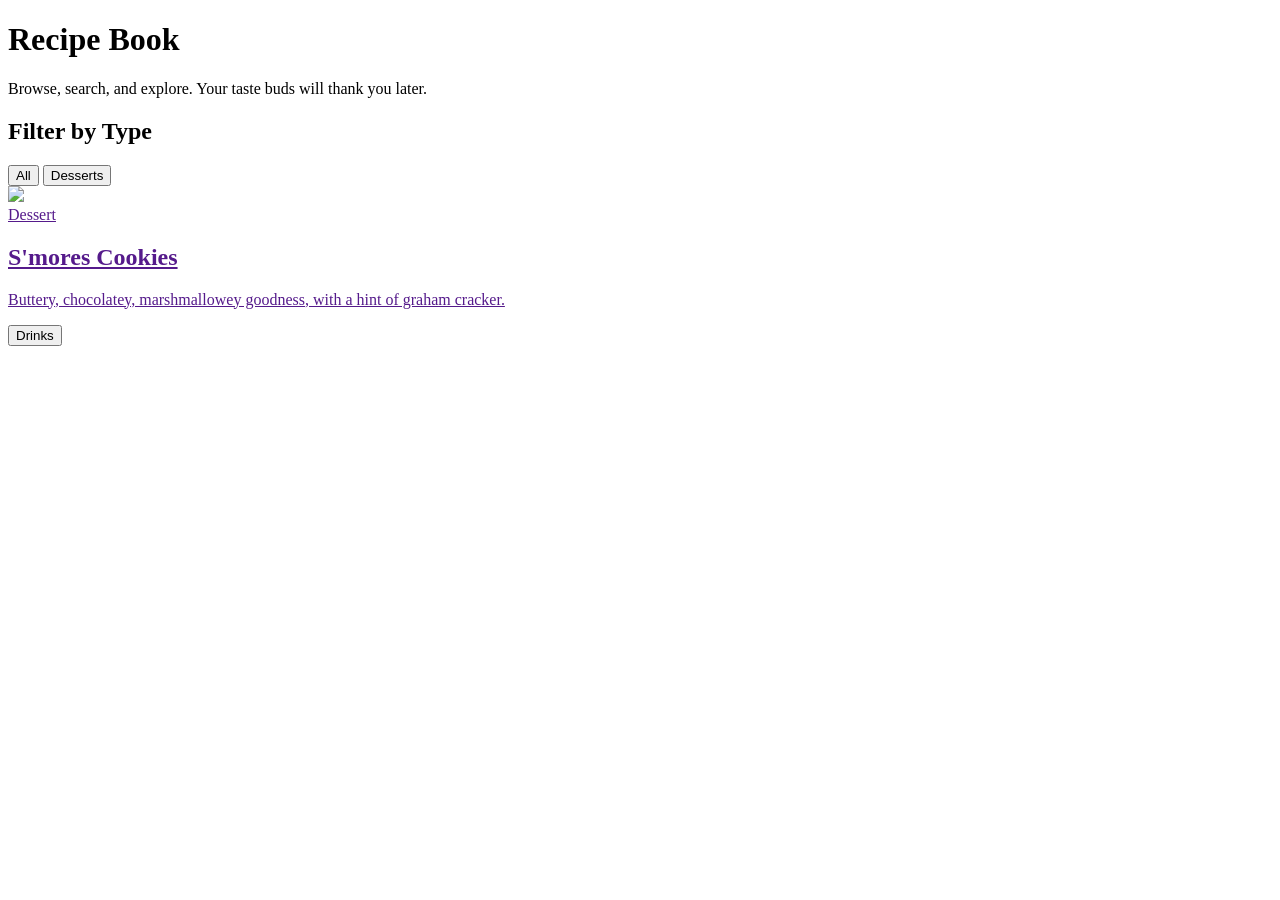
==== food.html @ d2a6f5b1 "attempted fix: white space at top of app interface added auto scroll on page load" ====
<!DOCTYPE html>
<html lang="en">
<head>
<meta charset="UTF-8">
<meta name="viewport" content="width=device-width, initial-scale=1.0, viewport-fit=cover">
<title>Violet Tide</title>
<link href="https://fonts.googleapis.com/css2?family=Poppins:wght@400;600&display=swap" rel="stylesheet">
<link rel='stylesheet' type='text/css' href='style.css'>

</head>

<body>

  <div id='background-wrapper'></div> <!-- houses the bubble animation to keep scroll bars from freaking out -->

  <header>
    <h1>Recipe Book</h1>
    <p class='subtitle'>Browse, search, and explore. Your taste buds will thank you later.</p>
  </header>

  <section class='recipe-controls'> <!-- houses the filter buttons -->

    <div class='filters type-filters'> <!-- filter buttons for type of entry -->
      <h2>Filter by Type</h2>
      <button class='active' data-type='all'>All</button>
      <button data-type='dessert'>Desserts</button>
    </div>

  </section>

  <section class='recipe-grid' id='recipeGrid'>

    <a class='recipe-card' href=''
      data-category='dessert'
      target='_blank'>

      <img src='https://bromabakery.com/wp-content/uploads/2019/11/Smores-Cookies-7-scaled.jpg'>
      <div class='card-content'>
        <span class='tag'>Dessert</span>
        <h2>S'mores Cookies</h2>
        <p>Buttery, chocolatey, marshmallowey goodness, with a hint of graham cracker.</p>
      </div>

    </a> <!-- end of "S'mores Cookies" recipe -->

  </section>

  <a href='recipes.html'><button class='category-button'>Drinks</button></a>

  <script>

  // initial scroll to collapse blank space on casi-app interface
  document.addEventListener("DOMContentLoaded", function() {
    window.scrollTo(0, 47);
  });

  // filter functionality
  document.addEventListener("DOMContentLoaded", () => {

    let activeFilters = {
      category: "all",
    };
  
    document.querySelectorAll(".type-filters button").forEach(button => {
      button.addEventListener("click", () => {
        document.querySelectorAll(".type-filters button")
          .forEach(btn => btn.classList.remove("active"));

        button.classList.add("active");
        activeFilters.category = button.dataset.type;
        applyFilters();
      });
    });

    function applyFilters() {
      document.querySelectorAll(".recipe-card").forEach(card => {
        const matchesCategory =
          activeFilters.category === "all" ||
          card.dataset.category === activeFilters.category;

        card.style.display =
          matchesCategory && matchesBase && matchesEvent ? "block" : "none";
      });
    }

  });

  </script>

</body>
</html>
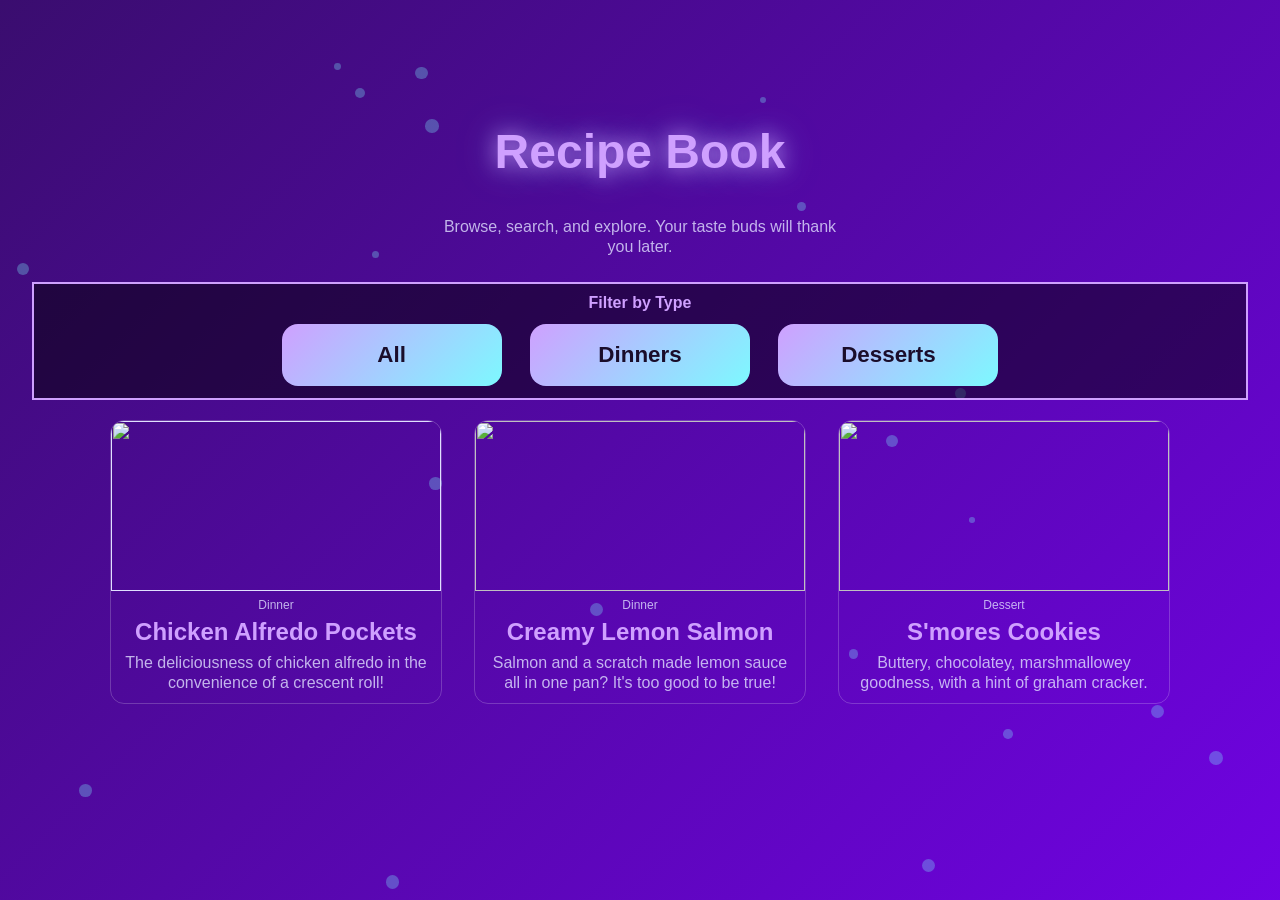
==== commit d5bf3964: "Added recipes -Added Creamy Lemon Salmon -Added Chicken Alfredo Pockets -Refractor filter script f" ====
--- a/food.html
+++ b/food.html
@@ -2,10 +2,10 @@
 <html lang="en">
 <head>
 <meta charset="UTF-8">
-<meta name="viewport" content="width=device-width, initial-scale=1.0, viewport-fit=cover">
+<meta name="viewport" content="width=device-width, initial-scale=1.0">
 <title>Violet Tide</title>
 <link href="https://fonts.googleapis.com/css2?family=Poppins:wght@400;600&display=swap" rel="stylesheet">
-<link rel='stylesheet' type='text/css' href='style.css'>
+<link rel='stylesheet' type='text/css' href='style.css'
 
 </head>
 
@@ -23,6 +23,7 @@
     <div class='filters type-filters'> <!-- filter buttons for type of entry -->
       <h2>Filter by Type</h2>
       <button class='active' data-type='all'>All</button>
+      <button data-type='dinner'>Dinners</button>
       <button data-type='dessert'>Desserts</button>
     </div>
 
@@ -31,6 +32,32 @@
   <section class='recipe-grid' id='recipeGrid'>
 
     <a class='recipe-card' href=''
+      data-category='dinner'
+      target='_blank'>
+
+      <img src='https://encrypted-tbn0.gstatic.com/images?q=tbn:ANd9GcSz6juI-XWCHXoLm4Q8hP9pbtWZVAusJ6QcNA&s'>
+      <div class='card-content'>
+        <span class='tag'>Dinner</span>
+        <h2>Chicken Alfredo Pockets</h2>
+        <p>The deliciousness of chicken alfredo in the convenience of a crescent roll!</p>
+      </div>
+
+    </a> <!-- end of "Chicken Alfredo Pockets" recipe -->
+
+    <a class='recipe-card' href='https://www.saltandlavender.com/creamy-lemon-salmon'
+      data-category='dinner'
+      target='_blank'>
+
+      <img src='https://www.saltandlavender.com/wp-content/uploads/2018/06/creamy-lemon-salmon-5-720x1016.jpg'>
+      <div class='card-content'>
+        <span class='tag'>Dinner</span>
+        <h2>Creamy Lemon Salmon</h2>
+        <p>Salmon and a scratch made lemon sauce all in one pan? It's too good to be true!</p>
+      </div>
+
+    </a> <!-- end of "Creamy Lemon Salmon" recipe -->
+
+    <a class='recipe-card' href='https://thesaltedsweets.com/marshmallow-crispy-cookies-costco-copycat/#recipe'
       data-category='dessert'
       target='_blank'>
 
@@ -45,14 +72,7 @@
 
   </section>
 
-  <a href='recipes.html'><button class='category-button'>Drinks</button></a>
-
   <script>
-
-  // initial scroll to collapse blank space on casi-app interface
-  document.addEventListener("DOMContentLoaded", function() {
-    window.scrollTo(0, 47);
-  });
 
   // filter functionality
   document.addEventListener("DOMContentLoaded", () => {
@@ -72,11 +92,41 @@
       });
     });
 
+    document.querySelectorAll(".base-filters button").forEach(button => {
+      button.addEventListener("click", () => {
+        document.querySelectorAll(".base-filters button")
+          .forEach(btn => btn.classList.remove("active"));
+ 
+        button.classList.add("active");
+        activeFilters.base = button.dataset.base;
+        applyFilters();
+      });
+    });
+
+    document.querySelectorAll(".event-filters button").forEach(button => {
+      button.addEventListener("click", () => {
+        document.querySelectorAll(".event-filters button")
+          .forEach(btn => btn.classList.remove("active"));
+  
+        button.classList.add("active");
+        activeFilters.event = button.dataset.event;
+        applyFilters();
+      });
+    });
+
     function applyFilters() {
       document.querySelectorAll(".recipe-card").forEach(card => {
         const matchesCategory =
           activeFilters.category === "all" ||
           card.dataset.category === activeFilters.category;
+
+        const matchesBase =
+          activeFilters.base === "all" ||
+          card.dataset.base === activeFilters.base;
+
+         const matchesEvent =
+          activeFilters.event === "all" ||
+          card.dataset.event === activeFilters.event;
 
         card.style.display =
           matchesCategory && matchesBase && matchesEvent ? "block" : "none";
@@ -85,6 +135,33 @@
 
   });
 
+  // Floating particles
+  const wrapper = document.getElementById('background-wrapper');
+  for (let i = 0; i < 20; i++) {
+    const particle = document.createElement('div');
+    particle.classList.add('particle');
+
+    const size = Math.random() * 10 + 5;
+    particle.style.width = particle.style.height = `${size}px`;
+
+    // random horizontal start
+    const startX = Math.random() * 100;
+    particle.style.left = `${startX}vw`;
+
+    // random vertical start
+    const startY = Math.random() * 100;
+    particle.style.top = `${startY}vh`;
+
+    // random animation duration and delay
+    particle.style.animationDuration = `${10 + Math.random() * 20}s`;
+
+    // random horizontal drift (angle)
+    const drift = (Math.random() * 2 - 1) * 50;
+    particle.style.setProperty('--drift', `${drift}px`);
+
+    wrapper.appendChild(particle);
+  }
+
   </script>
 
 </body>
--- a/style.css
+++ b/style.css
@@ -0,0 +1,460 @@
+:root {
+  --background-color: linear-gradient(135deg, #3a0d6f, #7d00ff, #00d4ff, #4f00a8);
+  --primary-text-color: #cfa0ff;
+}
+
+* {
+  box-sizing: border-box;
+}
+
+.back-button {
+  margin-top: 50px;
+}
+
+#background-wrapper {
+  left: 0;
+  height: 100%;
+  inset: 0;
+  overflow: hidden;
+  pointer-events: none;
+  position: fixed;
+  top: 0;
+  width: 100%;
+  z-index: -1
+}
+
+body {
+  align-items: center;
+  animation: gradientShift 30s ease infinite;
+  background: var(--background-color);
+  background-size: 400% 400%;
+  color: #e0e0ff;
+  display: flex;
+  flex-direction: column;
+  font-family: 'Poppins', sans-serif;
+  justify-content: center;
+  margin: -20px 0 0;
+  min-height: -webkit-fill-available;
+  overflow: hidden auto;
+  padding: 9rem 0 0;
+  position: relative;
+  text-align: center;
+}
+
+.card-content h2 {
+  margin: 0 15px 7px;
+}
+
+.category-button, .filters button, .lang-button, .music-button, .page-button, .prod-button, .sub-button {
+  animation: pulse 2.5s infinite alternate, buttonBaseGlow 10s ease infinite;
+  background: linear-gradient(135deg, #cfa0ff, #7df9ff);
+  border: none;
+  border-radius: 16px;
+  color: #1a0d2b;
+  cursor: pointer;
+  display: inline-block;
+  font-size: 1.4rem;
+  font-weight: 600;
+  margin: 12px;
+  min-width: 220px;
+  overflow: hidden;
+  padding: 18px 40px;
+  position: relative;
+  text-decoration: none;
+  z-index: 1;
+}
+
+.category-button::before, .lang-button::before, .music-button::before, .prod-button::before, .sub-button::before {
+  background: linear-gradient(120deg, rgba(255,255,255,0.4) 0%, rgba(255,255,255,0) 80%);
+  content: '';
+  height: 200%;
+  left: -75%;
+  opacity: 0;
+  pointer-events: none;
+  position: absolute;
+  top: -50%;
+  transform: skewX(-25deg) translateX(0);
+  transition: all 0.5s ease;
+  width: 50%;
+}
+
+.category-button:hover::before, .lang-button:hover::before, .music-button:hover::before, .prod-button:hover::before, .sub-button:hover::before {
+  animation: neonFlare 0.8s forwards;
+}
+
+.category-container {
+  align-items: center;
+  display: flex;
+  flex-direction: column;
+}
+
+#content {
+  position: relative;
+  z-index: 1;
+  padding: 2rem;
+}
+
+.desc, .tag {
+  border-radius: 10px;
+  display: block;
+  font-size: 12px;
+  margin-bottom: 3px;
+  opacity: .8;
+  padding: 3px 9px;
+}
+
+.filters {
+  background: hsla(0,0%,0%,0.5);
+  border: 2px solid #cfa0ff;
+  display: inline-block;
+  text-align: center;
+  width: 95%;
+}
+
+
+.filters button.active {
+  font-weight: 800;
+}
+
+.filters h2 {
+  font-size: 1em;
+  margin: 10px 0 0;
+}
+
+#first-place {
+  margin: 0 0 0.5rem;
+}
+
+#first-place img {
+  aspect-ratio: 1.75 / 1;
+  box-shadow: 0 0 12px 6px rgba(212, 175, 55, 0.6);
+  width: 97%;
+}
+
+.game-card {
+  aspect-ratio: 1 / 1.2;
+  border-radius: 10px;
+  display: block;
+  margin: 0 auto 1.5rem;
+  max-width: 280px;
+  overflow: hidden;
+  position: relative;
+}
+
+.game-column-layout {
+  column-count: 2;
+  width: 75%;
+}
+
+.game-container {
+  background: rgba(0,0,0,0.2);
+  border: 2px solid black;
+  break-inside: avoid;
+  margin: 0 auto 2rem;
+  width: 90%;
+}
+
+.game-container h2 {
+  width: 100%;
+}
+
+.game-cover {
+  display: block;
+  height: auto;
+  object-fit: cover;
+  width: 100%;
+}
+
+.game-title {
+  color: #1a0d2b;
+  display: grid;
+  inset: 0;
+  place-items: center;
+  pointer-events: none;
+  position: absolute;
+  text-align: center;
+  z-index: 1;
+}
+
+#gaming-button {
+  display: block;
+}
+
+html {
+  scroll-behavior: smooth;
+}
+
+h1 {
+  color: #cfa0ff;
+  font-size: 3rem;
+  margin: 0 0 3rem;
+  position: relative;
+  text-shadow: 0 0 20px rgba(207,160,255,0.8), 0 0 40px rgba(125,249,255,0.4);
+  z-index: 1;
+}
+
+h2 {
+  color: var(--primary-text-color);
+}
+
+@keyframes buttonBaseGlow {
+  0% { background-position: 0% 50%; }
+  50% { background-position: 100% 50%; }
+  100% { background-position: 0% 50%; }
+}
+
+@keyframes float {
+  0% { transform: translateY(100vh) translateX(0) scale(0.5); }
+  100% { transform: translateY(-20vh) translateX(20vw) scale(1); }
+}
+
+@keyframes gradientShift {
+  0% { background-position: 0% 50%; }
+  50% { background-position: 100% 50%; }
+  100% { background-position: 0% 50%; }
+}
+
+@keyframes neonFlare {
+  0% { transform: skewX(-25deg) translateX(-150%); opacity: 0; }
+  50% { opacity: 1; }
+  100% { transform: skewX(-25deg) translateX(250%); opacity: 0; }
+}
+
+@keyframes pulse {
+  0%, 100% { box-shadow: 0 0 35px rgba(125,249,255,0.7), 0 0 30px rgba(207,160,255,0.5); }
+  50% { box-shadow: 0 0 50px rgba(125,249,255,0.9), 0 0 45px rgba(207,160,255,0.7); }
+}
+
+.lang-button, .music-button, .prod-button, .sub-button {
+  opacity: 0;
+  pointer-events: none;
+  transform: translateY(20px);
+  transition: opacity 0.4s ease, transform 0.4s ease;
+}
+
+.lang-buttons a, .music-buttons a, .prod-buttons a, .sub-buttons-container a {
+  pointer-events: none;
+}
+
+.lang-button.show, .music-button.show, .prod-button.show, .sub-button.show {
+  opacity: 1;
+  pointer-events: auto;
+  transform: translateY(0);
+}
+
+.lang-buttons-container, .prod-buttons-container {
+  display: flex;
+  flex-wrap: wrap;
+  justify-content: center;
+}
+
+.leaderboard {
+  display: flex;
+  flex-wrap: wrap;
+  padding: 0 3rem;
+}
+
+.leaderboard li {
+  border-bottom: 1px solid black;
+  break-inside: avoid;
+  font-weight: 500;
+  margin: 0.25rem 0 0;
+  padding: 0 0 0.25rem;
+  text-align: center;
+  width: 100%;
+}
+
+.leaderboard li::marker {
+  font-weight: bold;
+}
+
+.leaderboard li:nth-child(1), .leaderboard li:nth-child(2), .leaderboard li:nth-child(3) {
+  border-bottom: none !important;
+  padding: 0;
+}
+
+.leaderboard li:nth-child(1)::marker {
+  color: #d4af37;
+  font-size: 1.2em;
+  text-shadow: 0 0 6px rgba(212, 175, 55, 0.6);
+}
+
+.leaderboard li:nth-child(2), .leaderboard li:nth-child(3) {
+  margin-bottom: 0.5rem;
+  padding: 0 10px;
+  width: 46%;
+}
+
+.leaderboard li:nth-child(2)::marker {
+  color: #c0c0c0;
+  font-size: 1.2em;
+  text-shadow: 0 0 6px rgba(192, 192, 192, 0.6);
+}
+
+.leaderboard li:nth-child(3) {
+  margin-left: auto;
+}
+
+.leaderboard li:nth-child(3)::marker {
+  color: #cd7f32;
+  font-size: 1.2em;
+  text-shadow: 0 0 6px rgba(205, 127, 50, 0.6);
+}
+
+li {
+  padding: 0 10px;
+  text-align: left;
+}
+
+li img {
+  border-radius: 10px;
+}
+
+.medal img {
+  aspect-ratio: 1 / 1;
+  object-fit: cover;
+  width: 100%;
+}
+
+nav {
+  display: flex;
+  justify-content: space-evenly;
+  padding: 1rem 0 0;
+  position: sticky;
+  top: 0;
+  width: 50%;
+  z-index: 1000;
+}
+
+.nav-button {
+  align-content: center;
+  animation: pulse 2.5s infinite alternate, buttonBaseGlow 10s ease infinite;
+  background: linear-gradient(135deg, #cfa0ff, #7df9ff);
+  border: none;
+  border-radius: 16px;
+  color: #1a0d2b;
+  cursor: pointer;
+  font-size: 0.875rem;
+  font-weight: 300;
+  overflow: hidden;
+  margin: 0 0 2rem;
+  max-width: 7rem;
+  padding: 0.25rem 0.5rem;
+  position: relative;
+  text-align: center;
+  text-decoration: none;
+  z-index: 1;
+}
+
+p {
+  line-height: 1.25em;
+  margin: 0 10px 10px;
+  opacity: 0.8;
+}
+
+.particle {
+  animation: float 15s linear infinite;
+  background: rgba(125,249,255,0.3);
+  border-radius: 50%;
+  position: absolute;
+  z-index: 0;
+}
+
+.recipe-card {
+  border: 1px solid rgba(255,255,255,.2);
+  border-radius: 14px;
+  color: inherit;
+  display: block;
+  margin: 0 0 2em;
+  overflow: hidden;
+  text-decoration: none;
+  transition: .3s;
+  width: 100%;
+}
+
+.recipe-controls {
+  width: 100%;
+}
+
+.recipe-grid {
+  column-count: 3;
+  column-gap: 2em;
+  max-width: 1100px;
+  padding: 20px;
+  width: 100%
+}
+
+.recipe-card:hover {
+  transform: translateY(-4px) scale(1.02);
+}
+
+.recipe-card img {
+  width: 100%;
+  height: 170px !important;
+  object-fit: cover;
+}
+
+#second-place img {
+  box-shadow: 0 0 6px 6px rgba(192, 192, 192, 0.6);
+}
+
+#search {
+  width: 100%;
+  padding: 12px;
+  border-radius: 8px;
+  border: none;
+  margin-bottom: 15px;
+}
+
+.subtitle {
+  opacity: .8;
+  margin: -10px 5% 25px;
+}
+
+@media (max-width: 600px) {
+  
+  h1 {
+    font-size: 2rem;
+    margin: 0 0 4rem;
+  }
+
+  .category-button, .lang-button, .music-button, .prod-button, .sub-button {
+    font-size: 1.2rem;
+    min-width: 160px;
+    padding: 14px 30px;
+  }
+
+  .game-card {
+    max-width: 80%;
+  }
+
+  .game-column-layout {
+    column-count: 1;
+  }
+
+  .game-container {
+    max-width: 80%;
+  }
+
+  nav {
+    width: 90%;
+  }
+
+  .recipe-grid {
+    column-count: 1;
+    column-gap: 1em;
+    line-height: 1.5em;
+  }
+
+  .recipe-grid h2 {
+    margin: 0.5em 0 0;
+  }
+
+  .recipe-grid span {
+    line-height: 1em;
+  }
+}
+
+#third-place img {
+  box-shadow: 0 0 6px 6px rgba(205, 127, 50, 0.6);
+}
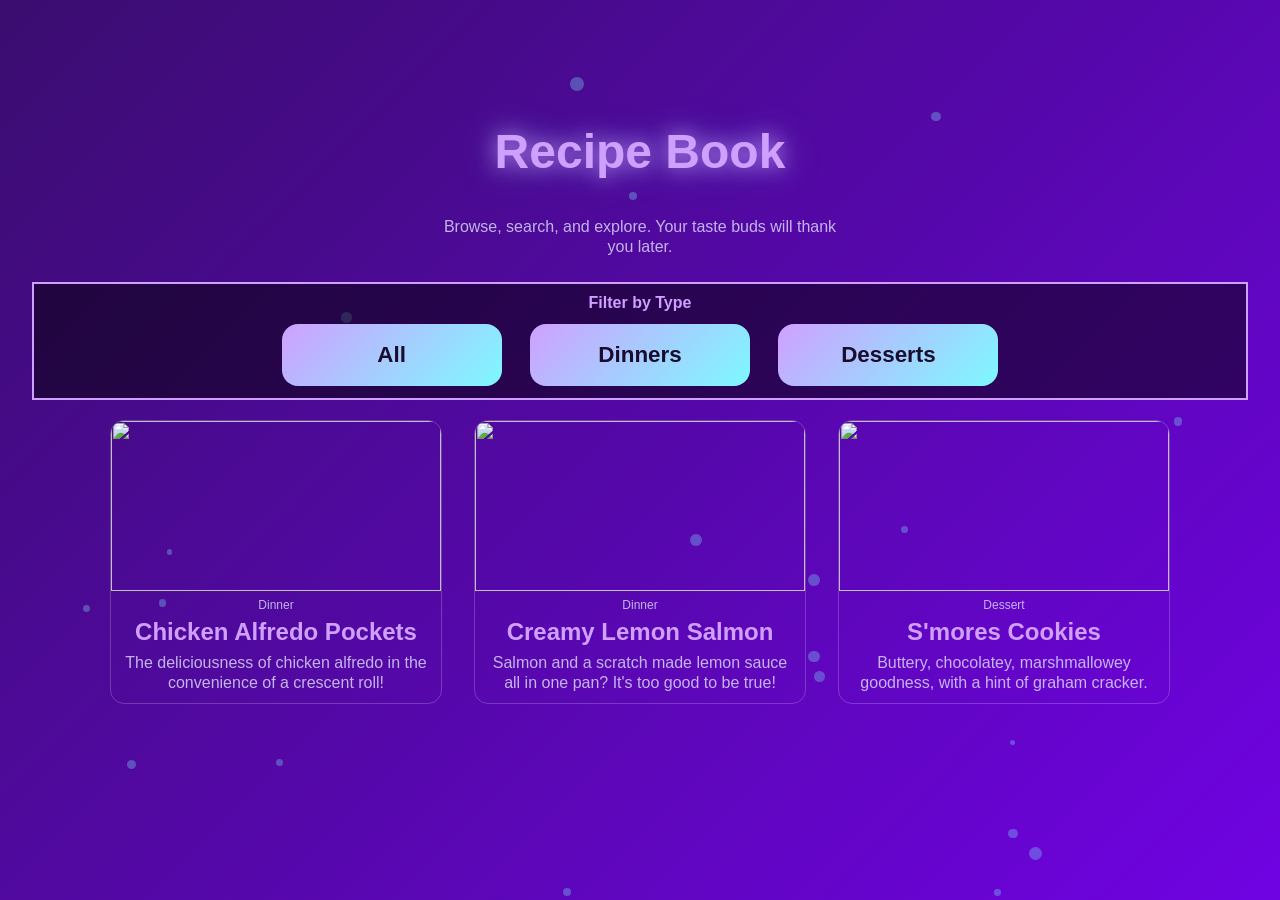
==== commit e4db03ad: "Update chicken alfredo pocket link Added link for chicken alfredo pocket recipe" ====
--- a/food.html
+++ b/food.html
@@ -31,7 +31,7 @@
 
   <section class='recipe-grid' id='recipeGrid'>
 
-    <a class='recipe-card' href=''
+    <a class='recipe-card' href='https://www.facebook.com/share/1GfCVee1ei/?mibextid=wwXlfr'
       data-category='dinner'
       target='_blank'>
 
